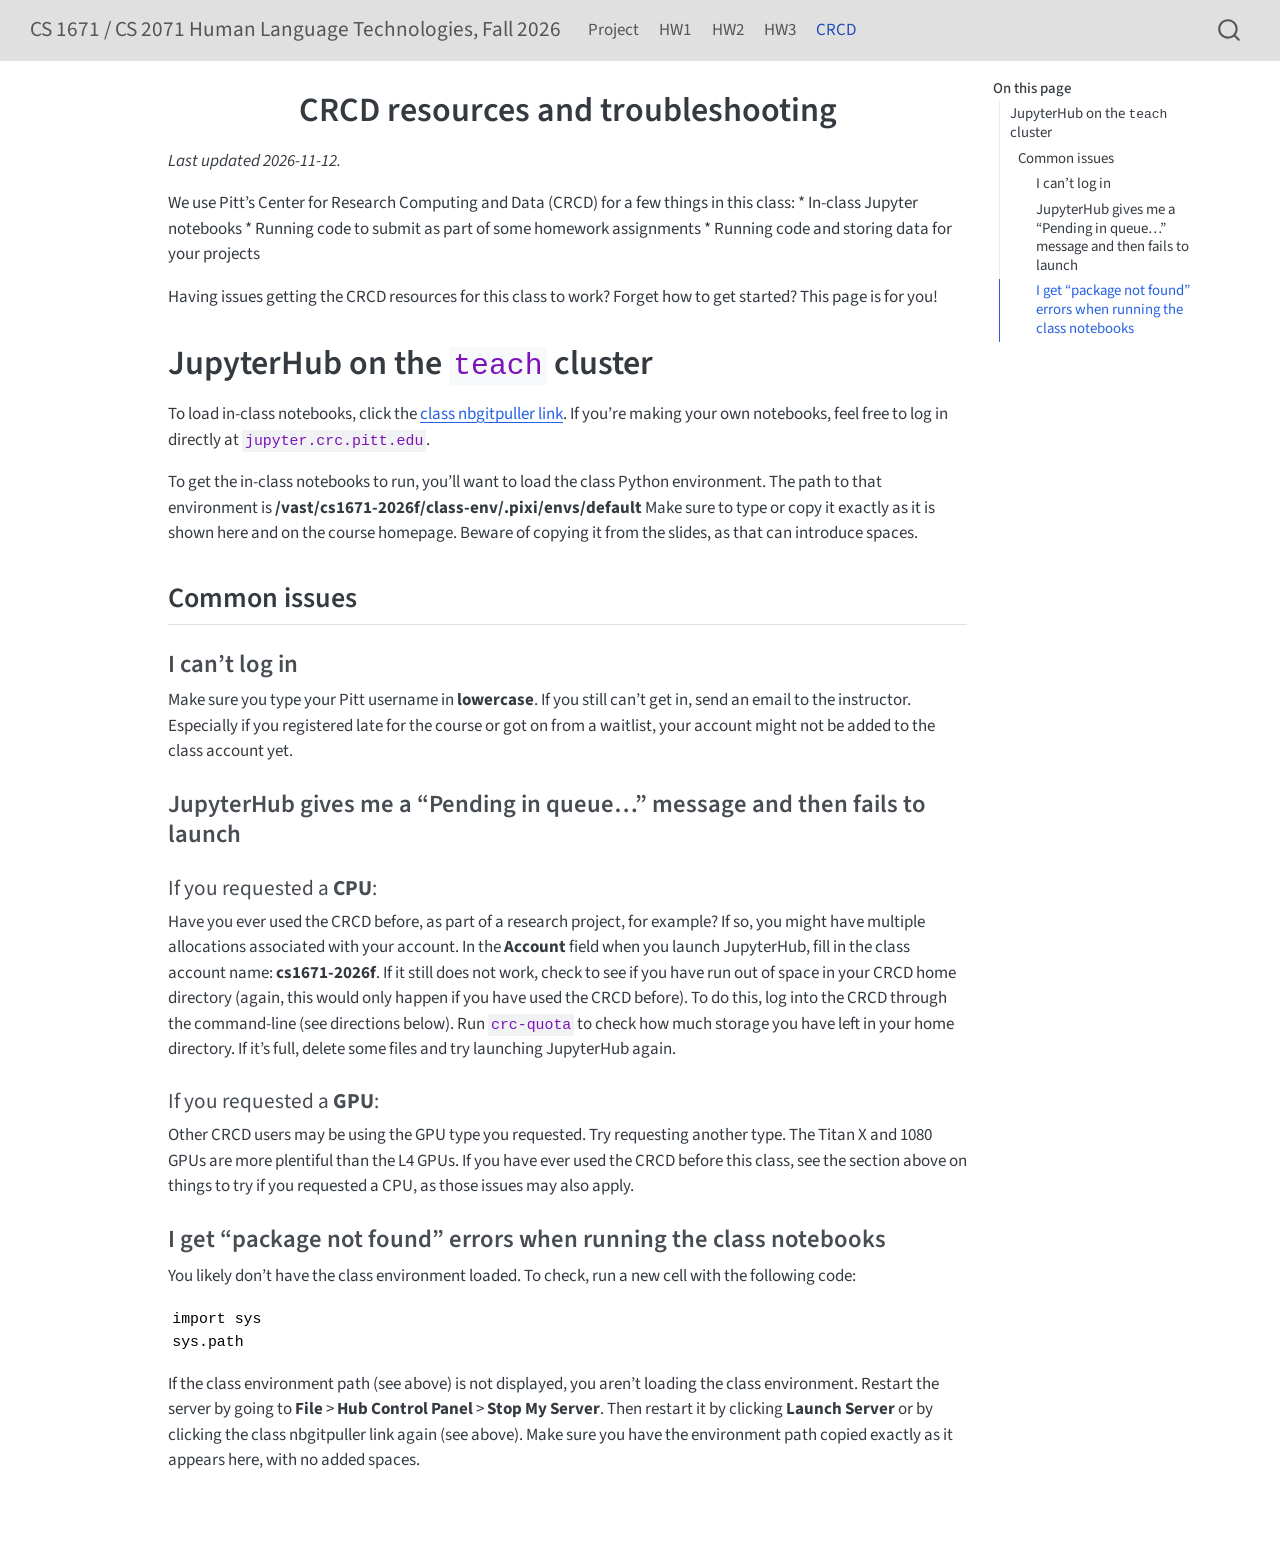
==== docs/crcd.html @ a3e2238b "crcd help page" ====
<!DOCTYPE html>
<html xmlns="http://www.w3.org/1999/xhtml" lang="en" xml:lang="en"><head>

<meta charset="utf-8">
<meta name="generator" content="quarto-1.9.38">

<meta name="viewport" content="width=device-width, initial-scale=1.0, user-scalable=yes">


<title>CRCD resources and troubleshooting – CS 1671 / CS 2071 Human Language Technologies, Fall 2026</title>
<style>
/* Default styles provided by pandoc.
** See https://pandoc.org/MANUAL.html#variables-for-html for config info.
*/
code{white-space: pre-wrap;}
span.smallcaps{font-variant: small-caps;}
div.columns{display: flex; gap: min(4vw, 1.5em);}
div.column{flex: auto; overflow-x: auto;}
div.hanging-indent{margin-left: 1.5em; text-indent: -1.5em;}
ul.task-list{list-style: none;}
ul.task-list li input[type="checkbox"] {
  width: 0.8em;
  margin: 0 0.8em 0.2em -1em; /* quarto-specific, see https://github.com/quarto-dev/quarto-cli/issues/4556 */ 
  vertical-align: middle;
}
</style>


<script src="site_libs/quarto-nav/quarto-nav.js"></script>
<script src="site_libs/quarto-nav/headroom.min.js"></script>
<script src="site_libs/clipboard/clipboard.min.js"></script>
<script src="site_libs/quarto-search/autocomplete.umd.js"></script>
<script src="site_libs/quarto-search/fuse.min.js"></script>
<script src="site_libs/quarto-search/quarto-search.js"></script>
<meta name="quarto:offset" content="./">
<script src="site_libs/quarto-html/quarto.js" type="module"></script>
<script src="site_libs/quarto-html/tabsets/tabsets.js" type="module"></script>
<script src="site_libs/quarto-html/popper.min.js"></script>
<script src="site_libs/quarto-html/tippy.umd.min.js"></script>
<script src="site_libs/quarto-html/anchor.min.js"></script>
<link href="site_libs/quarto-html/tippy.css" rel="stylesheet">
<link href="site_libs/quarto-html/quarto-syntax-highlighting-15634bcf2e68342d4ad2dfa704d543f6.css" rel="stylesheet" id="quarto-text-highlighting-styles">
<script src="site_libs/bootstrap/bootstrap.min.js"></script>
<link href="site_libs/bootstrap/bootstrap-icons.css" rel="stylesheet">
<link href="site_libs/bootstrap/bootstrap-a09f8f9c4b7da7079d5e1ef846e64efc.min.css" rel="stylesheet" append-hash="true" id="quarto-bootstrap" data-mode="light">
<script id="quarto-search-options" type="application/json">{
  "location": "navbar",
  "copy-button": false,
  "collapse-after": 3,
  "panel-placement": "end",
  "type": "overlay",
  "limit": 50,
  "keyboard-shortcut": [
    "f",
    "/",
    "s"
  ],
  "show-item-context": false,
  "language": {
    "search-no-results-text": "No results",
    "search-matching-documents-text": "matching documents",
    "search-copy-link-title": "Copy link to search",
    "search-hide-matches-text": "Hide additional matches",
    "search-more-match-text": "more match in this document",
    "search-more-matches-text": "more matches in this document",
    "search-clear-button-title": "Clear",
    "search-text-placeholder": "",
    "search-detached-cancel-button-title": "Cancel",
    "search-submit-button-title": "Submit",
    "search-label": "Search"
  }
}</script>


<link rel="stylesheet" href="styles.css">
</head>

<body class="nav-fixed quarto-light">

<div id="quarto-search-results"></div>
  <header id="quarto-header" class="headroom fixed-top">
    <nav class="navbar navbar-expand-lg " data-bs-theme="dark">
      <div class="navbar-container container-fluid">
      <div class="navbar-brand-container mx-auto">
    <a class="navbar-brand" href="./index.html">
    <span class="navbar-title">CS 1671 / CS 2071 Human Language Technologies, Fall 2026</span>
    </a>
  </div>
            <div id="quarto-search" class="" title="Search"></div>
          <button class="navbar-toggler" type="button" data-bs-toggle="collapse" data-bs-target="#navbarCollapse" aria-controls="navbarCollapse" role="menu" aria-expanded="false" aria-label="Toggle navigation" onclick="if (window.quartoToggleHeadroom) { window.quartoToggleHeadroom(); }">
  <span class="navbar-toggler-icon"></span>
</button>
          <div class="collapse navbar-collapse" id="navbarCollapse">
            <ul class="navbar-nav navbar-nav-scroll me-auto">
  <li class="nav-item">
    <a class="nav-link" href="./project.html"> 
<span class="menu-text">Project</span></a>
  </li>  
  <li class="nav-item">
    <a class="nav-link" href="./hw1.html"> 
<span class="menu-text">HW1</span></a>
  </li>  
  <li class="nav-item">
    <a class="nav-link" href="./hw2.html"> 
<span class="menu-text">HW2</span></a>
  </li>  
  <li class="nav-item">
    <a class="nav-link" href="./hw3.html"> 
<span class="menu-text">HW3</span></a>
  </li>  
  <li class="nav-item">
    <a class="nav-link active" href="./crcd.html" aria-current="page"> 
<span class="menu-text">CRCD</span></a>
  </li>  
</ul>
          </div> <!-- /navcollapse -->
            <div class="quarto-navbar-tools">
</div>
      </div> <!-- /container-fluid -->
    </nav>
</header>
<!-- content -->
<div id="quarto-content" class="quarto-container page-columns page-rows-contents page-layout-article page-navbar">
<!-- sidebar -->
<!-- margin-sidebar -->
    <div id="quarto-margin-sidebar" class="sidebar margin-sidebar">
        <nav id="TOC" role="doc-toc" class="toc-active">
    <h2 id="toc-title">On this page</h2>
   
  <ul>
  <li><a href="#jupyterhub-on-the-teach-cluster" id="toc-jupyterhub-on-the-teach-cluster" class="nav-link active" data-scroll-target="#jupyterhub-on-the-teach-cluster">JupyterHub on the <code>teach</code> cluster</a>
  <ul class="collapse">
  <li><a href="#common-issues" id="toc-common-issues" class="nav-link" data-scroll-target="#common-issues">Common issues</a>
  <ul class="collapse">
  <li><a href="#i-cant-log-in" id="toc-i-cant-log-in" class="nav-link" data-scroll-target="#i-cant-log-in">I can’t log in</a></li>
  <li><a href="#jupyterhub-gives-me-a-pending-in-queue-message-and-then-fails-to-launch" id="toc-jupyterhub-gives-me-a-pending-in-queue-message-and-then-fails-to-launch" class="nav-link" data-scroll-target="#jupyterhub-gives-me-a-pending-in-queue-message-and-then-fails-to-launch">JupyterHub gives me a “Pending in queue…” message and then fails to launch</a></li>
  <li><a href="#i-get-package-not-found-errors-when-running-the-class-notebooks" id="toc-i-get-package-not-found-errors-when-running-the-class-notebooks" class="nav-link" data-scroll-target="#i-get-package-not-found-errors-when-running-the-class-notebooks">I get “package not found” errors when running the class notebooks</a></li>
  </ul></li>
  </ul></li>
  </ul>
</nav>
    </div>
<!-- main -->
<main class="content" id="quarto-document-content">

<header id="title-block-header" class="quarto-title-block default">
<div class="quarto-title">
<h1 class="title">CRCD resources and troubleshooting</h1>
</div>



<div class="quarto-title-meta">

    
  
    
  </div>
  


</header>


<p><em>Last updated 2026-11-12.</em></p>
<p>We use Pitt’s Center for Research Computing and Data (CRCD) for a few things in this class: * In-class Jupyter notebooks * Running code to submit as part of some homework assignments * Running code and storing data for your projects</p>
<p>Having issues getting the CRCD resources for this class to work? Forget how to get started? This page is for you!</p>
<section id="jupyterhub-on-the-teach-cluster" class="level1">
<h1>JupyterHub on the <code>teach</code> cluster</h1>
<p>To load in-class notebooks, click the <a href="https://jupyter.crc.pitt.edu/hub/user-redirect/git-pull?repo=https%3A%2F%2Fgithub.com%2Fmichaelmilleryoder%2Fcs1671_fall2026_jupyterhub&amp;urlpath=lab%2Ftree%2Fcs1671_fall2026_jupyterhub%2F&amp;branch=main">class nbgitpuller link</a>. If you’re making your own notebooks, feel free to log in directly at <code>jupyter.crc.pitt.edu</code>.</p>
<p>To get the in-class notebooks to run, you’ll want to load the class Python environment. The path to that environment is <strong>/vast/cs1671-2026f/class-env/.pixi/envs/default</strong> Make sure to type or copy it exactly as it is shown here and on the course homepage. Beware of copying it from the slides, as that can introduce spaces.</p>
<section id="common-issues" class="level2">
<h2 class="anchored" data-anchor-id="common-issues">Common issues</h2>
<section id="i-cant-log-in" class="level3">
<h3 class="anchored" data-anchor-id="i-cant-log-in">I can’t log in</h3>
<p>Make sure you type your Pitt username in <strong>lowercase</strong>. If you still can’t get in, send an email to the instructor. Especially if you registered late for the course or got on from a waitlist, your account might not be added to the class account yet.</p>
</section>
<section id="jupyterhub-gives-me-a-pending-in-queue-message-and-then-fails-to-launch" class="level3">
<h3 class="anchored" data-anchor-id="jupyterhub-gives-me-a-pending-in-queue-message-and-then-fails-to-launch">JupyterHub gives me a “Pending in queue…” message and then fails to launch</h3>
<section id="if-you-requested-a-cpu" class="level4">
<h4 class="anchored" data-anchor-id="if-you-requested-a-cpu">If you requested a <strong>CPU</strong>:</h4>
<p>Have you ever used the CRCD before, as part of a research project, for example? If so, you might have multiple allocations associated with your account. In the <strong>Account</strong> field when you launch JupyterHub, fill in the class account name: <strong>cs1671-2026f</strong>. If it still does not work, check to see if you have run out of space in your CRCD home directory (again, this would only happen if you have used the CRCD before). To do this, log into the CRCD through the command-line (see directions below). Run <code>crc-quota</code> to check how much storage you have left in your home directory. If it’s full, delete some files and try launching JupyterHub again.</p>
</section>
<section id="if-you-requested-a-gpu" class="level4">
<h4 class="anchored" data-anchor-id="if-you-requested-a-gpu">If you requested a <strong>GPU</strong>:</h4>
<p>Other CRCD users may be using the GPU type you requested. Try requesting another type. The Titan X and 1080 GPUs are more plentiful than the L4 GPUs. If you have ever used the CRCD before this class, see the section above on things to try if you requested a CPU, as those issues may also apply.</p>
</section>
</section>
<section id="i-get-package-not-found-errors-when-running-the-class-notebooks" class="level3">
<h3 class="anchored" data-anchor-id="i-get-package-not-found-errors-when-running-the-class-notebooks">I get “package not found” errors when running the class notebooks</h3>
<p>You likely don’t have the class environment loaded. To check, run a new cell with the following code:</p>
<pre><code>import sys
sys.path</code></pre>
<p>If the class environment path (see above) is not displayed, you aren’t loading the class environment. Restart the server by going to <strong>File</strong> &gt; <strong>Hub Control Panel</strong> &gt; <strong>Stop My Server</strong>. Then restart it by clicking <strong>Launch Server</strong> or by clicking the class nbgitpuller link again (see above). Make sure you have the environment path copied exactly as it appears here, with no added spaces.</p>


</section>
</section>
</section>

</main> <!-- /main -->
<script id="quarto-html-after-body" type="application/javascript">
  window.document.addEventListener("DOMContentLoaded", function (event) {
    const icon = "";
    const anchorJS = new window.AnchorJS();
    anchorJS.options = {
      placement: 'right',
      icon: icon
    };
    anchorJS.add('.anchored');
    const isCodeAnnotation = (el) => {
      for (const clz of el.classList) {
        if (clz.startsWith('code-annotation-')) {                     
          return true;
        }
      }
      return false;
    }
    const onCopySuccess = function(e) {
      // button target
      const button = e.trigger;
      // don't keep focus
      button.blur();
      // flash "checked"
      button.classList.add('code-copy-button-checked');
      var currentTitle = button.getAttribute("title");
      button.setAttribute("title", "Copied!");
      let tooltip;
      if (window.bootstrap) {
        button.setAttribute("data-bs-toggle", "tooltip");
        button.setAttribute("data-bs-placement", "left");
        button.setAttribute("data-bs-title", "Copied!");
        tooltip = new bootstrap.Tooltip(button, 
          { trigger: "manual", 
            customClass: "code-copy-button-tooltip",
            offset: [0, -8]});
        tooltip.show();    
      }
      setTimeout(function() {
        if (tooltip) {
          tooltip.hide();
          button.removeAttribute("data-bs-title");
          button.removeAttribute("data-bs-toggle");
          button.removeAttribute("data-bs-placement");
        }
        button.setAttribute("title", currentTitle);
        button.classList.remove('code-copy-button-checked');
      }, 1000);
      // clear code selection
      e.clearSelection();
    }
    const getTextToCopy = function(trigger) {
      const outerScaffold = trigger.parentElement.cloneNode(true);
      const codeEl = outerScaffold.querySelector('code');
      for (const childEl of codeEl.children) {
        if (isCodeAnnotation(childEl)) {
          childEl.remove();
        }
      }
      return codeEl.innerText;
    }
    const clipboard = new window.ClipboardJS('.code-copy-button:not([data-in-quarto-modal])', {
      text: getTextToCopy
    });
    clipboard.on('success', onCopySuccess);
    if (window.document.getElementById('quarto-embedded-source-code-modal')) {
      const clipboardModal = new window.ClipboardJS('.code-copy-button[data-in-quarto-modal]', {
        text: getTextToCopy,
        container: window.document.getElementById('quarto-embedded-source-code-modal')
      });
      clipboardModal.on('success', onCopySuccess);
    }
      var localhostRegex = new RegExp(/^(?:http|https):\/\/localhost\:?[0-9]*\//);
      var mailtoRegex = new RegExp(/^mailto:/);
        var filterRegex = new RegExp('/' + window.location.host + '/');
      var isInternal = (href) => {
          return filterRegex.test(href) || localhostRegex.test(href) || mailtoRegex.test(href);
      }
      // Inspect non-navigation links and adorn them if external
     var links = window.document.querySelectorAll('a[href]:not(.nav-link):not(.navbar-brand):not(.toc-action):not(.sidebar-link):not(.sidebar-item-toggle):not(.pagination-link):not(.no-external):not([aria-hidden]):not(.dropdown-item):not(.quarto-navigation-tool):not(.about-link)');
      for (var i=0; i<links.length; i++) {
        const link = links[i];
        if (!isInternal(link.href)) {
          // undo the damage that might have been done by quarto-nav.js in the case of
          // links that we want to consider external
          if (link.dataset.originalHref !== undefined) {
            link.href = link.dataset.originalHref;
          }
        }
      }
    function tippyHover(el, contentFn, onTriggerFn, onUntriggerFn) {
      const config = {
        allowHTML: true,
        maxWidth: 500,
        delay: 100,
        arrow: false,
        appendTo: function(el) {
            return el.parentElement;
        },
        interactive: true,
        interactiveBorder: 10,
        theme: 'quarto',
        placement: 'bottom-start',
      };
      if (contentFn) {
        config.content = contentFn;
      }
      if (onTriggerFn) {
        config.onTrigger = onTriggerFn;
      }
      if (onUntriggerFn) {
        config.onUntrigger = onUntriggerFn;
      }
      window.tippy(el, config); 
    }
    const noterefs = window.document.querySelectorAll('a[role="doc-noteref"]');
    for (var i=0; i<noterefs.length; i++) {
      const ref = noterefs[i];
      tippyHover(ref, function() {
        // use id or data attribute instead here
        let href = ref.getAttribute('data-footnote-href') || ref.getAttribute('href');
        try { href = new URL(href).hash; } catch {}
        const id = href.replace(/^#\/?/, "");
        const note = window.document.getElementById(id);
        if (note) {
          return note.innerHTML;
        } else {
          return "";
        }
      });
    }
    const xrefs = window.document.querySelectorAll('a.quarto-xref');
    const processXRef = (id, note) => {
      // Strip column container classes
      const stripColumnClz = (el) => {
        el.classList.remove("page-full", "page-columns");
        if (el.children) {
          for (const child of el.children) {
            stripColumnClz(child);
          }
        }
      }
      stripColumnClz(note)
      if (id === null || id.startsWith('sec-')) {
        // Special case sections, only their first couple elements
        const container = document.createElement("div");
        if (note.children && note.children.length > 2) {
          container.appendChild(note.children[0].cloneNode(true));
          for (let i = 1; i < note.children.length; i++) {
            const child = note.children[i];
            if (child.tagName === "P" && child.innerText === "") {
              continue;
            } else {
              container.appendChild(child.cloneNode(true));
              break;
            }
          }
          if (window.Quarto?.typesetMath) {
            window.Quarto.typesetMath(container);
          }
          return container.innerHTML
        } else {
          if (window.Quarto?.typesetMath) {
            window.Quarto.typesetMath(note);
          }
          return note.innerHTML;
        }
      } else {
        // Remove any anchor links if they are present
        const anchorLink = note.querySelector('a.anchorjs-link');
        if (anchorLink) {
          anchorLink.remove();
        }
        if (window.Quarto?.typesetMath) {
          window.Quarto.typesetMath(note);
        }
        if (note.classList.contains("callout")) {
          return note.outerHTML;
        } else {
          return note.innerHTML;
        }
      }
    }
    for (var i=0; i<xrefs.length; i++) {
      const xref = xrefs[i];
      tippyHover(xref, undefined, function(instance) {
        instance.disable();
        let url = xref.getAttribute('href');
        let hash = undefined; 
        if (url.startsWith('#')) {
          hash = url;
        } else {
          try { hash = new URL(url).hash; } catch {}
        }
        if (hash) {
          const id = hash.replace(/^#\/?/, "");
          const note = window.document.getElementById(id);
          if (note !== null) {
            try {
              const html = processXRef(id, note.cloneNode(true));
              instance.setContent(html);
            } finally {
              instance.enable();
              instance.show();
            }
          } else {
            // See if we can fetch this
            fetch(url.split('#')[0])
            .then(res => res.text())
            .then(html => {
              const parser = new DOMParser();
              const htmlDoc = parser.parseFromString(html, "text/html");
              const note = htmlDoc.getElementById(id);
              if (note !== null) {
                const html = processXRef(id, note);
                instance.setContent(html);
              } 
            }).finally(() => {
              instance.enable();
              instance.show();
            });
          }
        } else {
          // See if we can fetch a full url (with no hash to target)
          // This is a special case and we should probably do some content thinning / targeting
          fetch(url)
          .then(res => res.text())
          .then(html => {
            const parser = new DOMParser();
            const htmlDoc = parser.parseFromString(html, "text/html");
            const note = htmlDoc.querySelector('main.content');
            if (note !== null) {
              // This should only happen for chapter cross references
              // (since there is no id in the URL)
              // remove the first header
              if (note.children.length > 0 && note.children[0].tagName === "HEADER") {
                note.children[0].remove();
              }
              const html = processXRef(null, note);
              instance.setContent(html);
            } 
          }).finally(() => {
            instance.enable();
            instance.show();
          });
        }
      }, function(instance) {
      });
    }
        let selectedAnnoteEl;
        const selectorForAnnotation = ( cell, annotation) => {
          let cellAttr = 'data-code-cell="' + cell + '"';
          let lineAttr = 'data-code-annotation="' +  annotation + '"';
          const selector = 'span[' + cellAttr + '][' + lineAttr + ']';
          return selector;
        }
        const selectCodeLines = (annoteEl) => {
          const doc = window.document;
          const targetCell = annoteEl.getAttribute("data-target-cell");
          const targetAnnotation = annoteEl.getAttribute("data-target-annotation");
          const annoteSpan = window.document.querySelector(selectorForAnnotation(targetCell, targetAnnotation));
          const lines = annoteSpan.getAttribute("data-code-lines").split(",");
          const lineIds = lines.map((line) => {
            return targetCell + "-" + line;
          })
          let top = null;
          let height = null;
          let parent = null;
          if (lineIds.length > 0) {
              //compute the position of the single el (top and bottom and make a div)
              const el = window.document.getElementById(lineIds[0]);
              top = el.offsetTop;
              height = el.offsetHeight;
              parent = el.parentElement.parentElement;
            if (lineIds.length > 1) {
              const lastEl = window.document.getElementById(lineIds[lineIds.length - 1]);
              const bottom = lastEl.offsetTop + lastEl.offsetHeight;
              height = bottom - top;
            }
            if (top !== null && height !== null && parent !== null) {
              // cook up a div (if necessary) and position it 
              let div = window.document.getElementById("code-annotation-line-highlight");
              if (div === null) {
                div = window.document.createElement("div");
                div.setAttribute("id", "code-annotation-line-highlight");
                div.style.position = 'absolute';
                parent.appendChild(div);
              }
              div.style.top = top - 2 + "px";
              div.style.height = height + 4 + "px";
              div.style.left = 0;
              let gutterDiv = window.document.getElementById("code-annotation-line-highlight-gutter");
              if (gutterDiv === null) {
                gutterDiv = window.document.createElement("div");
                gutterDiv.setAttribute("id", "code-annotation-line-highlight-gutter");
                gutterDiv.style.position = 'absolute';
                const codeCell = window.document.getElementById(targetCell);
                const gutter = codeCell.querySelector('.code-annotation-gutter');
                gutter.appendChild(gutterDiv);
              }
              gutterDiv.style.top = top - 2 + "px";
              gutterDiv.style.height = height + 4 + "px";
            }
            selectedAnnoteEl = annoteEl;
          }
        };
        const unselectCodeLines = () => {
          const elementsIds = ["code-annotation-line-highlight", "code-annotation-line-highlight-gutter"];
          elementsIds.forEach((elId) => {
            const div = window.document.getElementById(elId);
            if (div) {
              div.remove();
            }
          });
          selectedAnnoteEl = undefined;
        };
          // Handle positioning of the toggle
      window.addEventListener(
        "resize",
        throttle(() => {
          elRect = undefined;
          if (selectedAnnoteEl) {
            selectCodeLines(selectedAnnoteEl);
          }
        }, 10)
      );
      function throttle(fn, ms) {
      let throttle = false;
      let timer;
        return (...args) => {
          if(!throttle) { // first call gets through
              fn.apply(this, args);
              throttle = true;
          } else { // all the others get throttled
              if(timer) clearTimeout(timer); // cancel #2
              timer = setTimeout(() => {
                fn.apply(this, args);
                timer = throttle = false;
              }, ms);
          }
        };
      }
        // Attach click handler to the DT
        const annoteDls = window.document.querySelectorAll('dt[data-target-cell]');
        for (const annoteDlNode of annoteDls) {
          annoteDlNode.addEventListener('click', (event) => {
            const clickedEl = event.target;
            if (clickedEl !== selectedAnnoteEl) {
              unselectCodeLines();
              const activeEl = window.document.querySelector('dt[data-target-cell].code-annotation-active');
              if (activeEl) {
                activeEl.classList.remove('code-annotation-active');
              }
              selectCodeLines(clickedEl);
              clickedEl.classList.add('code-annotation-active');
            } else {
              // Unselect the line
              unselectCodeLines();
              clickedEl.classList.remove('code-annotation-active');
            }
          });
        }
    const findCites = (el) => {
      const parentEl = el.parentElement;
      if (parentEl) {
        const cites = parentEl.dataset.cites;
        if (cites) {
          return {
            el,
            cites: cites.split(' ')
          };
        } else {
          return findCites(el.parentElement)
        }
      } else {
        return undefined;
      }
    };
    var bibliorefs = window.document.querySelectorAll('a[role="doc-biblioref"]');
    for (var i=0; i<bibliorefs.length; i++) {
      const ref = bibliorefs[i];
      const citeInfo = findCites(ref);
      if (citeInfo) {
        tippyHover(citeInfo.el, function() {
          var popup = window.document.createElement('div');
          citeInfo.cites.forEach(function(cite) {
            var citeDiv = window.document.createElement('div');
            citeDiv.classList.add('hanging-indent');
            citeDiv.classList.add('csl-entry');
            var biblioDiv = window.document.getElementById('ref-' + cite);
            if (biblioDiv) {
              citeDiv.innerHTML = biblioDiv.innerHTML;
            }
            popup.appendChild(citeDiv);
          });
          return popup.innerHTML;
        });
      }
    }
  });
  </script>
</div> <!-- /content -->




</body></html>
---- docs/site_libs/quarto-html/tippy.css ----
.tippy-box[data-animation=fade][data-state=hidden]{opacity:0}[data-tippy-root]{max-width:calc(100vw - 10px)}.tippy-box{position:relative;background-color:#333;color:#fff;border-radius:4px;font-size:14px;line-height:1.4;white-space:normal;outline:0;transition-property:transform,visibility,opacity}.tippy-box[data-placement^=top]>.tippy-arrow{bottom:0}.tippy-box[data-placement^=top]>.tippy-arrow:before{bottom:-7px;left:0;border-width:8px 8px 0;border-top-color:initial;transform-origin:center top}.tippy-box[data-placement^=bottom]>.tippy-arrow{top:0}.tippy-box[data-placement^=bottom]>.tippy-arrow:before{top:-7px;left:0;border-width:0 8px 8px;border-bottom-color:initial;transform-origin:center bottom}.tippy-box[data-placement^=left]>.tippy-arrow{right:0}.tippy-box[data-placement^=left]>.tippy-arrow:before{border-width:8px 0 8px 8px;border-left-color:initial;right:-7px;transform-origin:center left}.tippy-box[data-placement^=right]>.tippy-arrow{left:0}.tippy-box[data-placement^=right]>.tippy-arrow:before{left:-7px;border-width:8px 8px 8px 0;border-right-color:initial;transform-origin:center right}.tippy-box[data-inertia][data-state=visible]{transition-timing-function:cubic-bezier(.54,1.5,.38,1.11)}.tippy-arrow{width:16px;height:16px;color:#333}.tippy-arrow:before{content:"";position:absolute;border-color:transparent;border-style:solid}.tippy-content{position:relative;padding:5px 9px;z-index:1}
---- docs/site_libs/quarto-html/quarto-syntax-highlighting-15634bcf2e68342d4ad2dfa704d543f6.css ----
/* quarto syntax highlight colors */
:root {
  --quarto-hl-ot-color: #003B4F;
  --quarto-hl-at-color: #657422;
  --quarto-hl-ss-color: #20794D;
  --quarto-hl-an-color: #5E5E5E;
  --quarto-hl-fu-color: #4758AB;
  --quarto-hl-st-color: #20794D;
  --quarto-hl-cf-color: #003B4F;
  --quarto-hl-op-color: #5E5E5E;
  --quarto-hl-er-color: #AD0000;
  --quarto-hl-bn-color: #AD0000;
  --quarto-hl-al-color: #AD0000;
  --quarto-hl-va-color: #111111;
  --quarto-hl-bu-color: inherit;
  --quarto-hl-ex-color: inherit;
  --quarto-hl-pp-color: #AD0000;
  --quarto-hl-in-color: #5E5E5E;
  --quarto-hl-vs-color: #20794D;
  --quarto-hl-wa-color: #5E5E5E;
  --quarto-hl-do-color: #5E5E5E;
  --quarto-hl-im-color: #00769E;
  --quarto-hl-ch-color: #20794D;
  --quarto-hl-dt-color: #AD0000;
  --quarto-hl-fl-color: #AD0000;
  --quarto-hl-co-color: #5E5E5E;
  --quarto-hl-cv-color: #5E5E5E;
  --quarto-hl-cn-color: #8f5902;
  --quarto-hl-sc-color: #5E5E5E;
  --quarto-hl-dv-color: #AD0000;
  --quarto-hl-kw-color: #003B4F;
}

/* other quarto variables */
:root {
  --quarto-font-monospace: SFMono-Regular, Menlo, Monaco, Consolas, "Liberation Mono", "Courier New", monospace;
}

/* syntax highlight based on Pandoc's rules */
pre > code.sourceCode > span {
  color: #003B4F;
}

code.sourceCode > span {
  color: #003B4F;
}

div.sourceCode,
div.sourceCode pre.sourceCode {
  color: #003B4F;
}

/* Normal */
code span {
  color: #003B4F;
}

/* Alert */
code span.al {
  color: #AD0000;
  font-style: inherit;
}

/* Annotation */
code span.an {
  color: #5E5E5E;
  font-style: inherit;
}

/* Attribute */
code span.at {
  color: #657422;
  font-style: inherit;
}

/* BaseN */
code span.bn {
  color: #AD0000;
  font-style: inherit;
}

/* BuiltIn */
code span.bu {
  font-style: inherit;
}

/* ControlFlow */
code span.cf {
  color: #003B4F;
  font-weight: bold;
  font-style: inherit;
}

/* Char */
code span.ch {
  color: #20794D;
  font-style: inherit;
}

/* Constant */
code span.cn {
  color: #8f5902;
  font-style: inherit;
}

/* Comment */
code span.co {
  color: #5E5E5E;
  font-style: inherit;
}

/* CommentVar */
code span.cv {
  color: #5E5E5E;
  font-style: italic;
}

/* Documentation */
code span.do {
  color: #5E5E5E;
  font-style: italic;
}

/* DataType */
code span.dt {
  color: #AD0000;
  font-style: inherit;
}

/* DecVal */
code span.dv {
  color: #AD0000;
  font-style: inherit;
}

/* Error */
code span.er {
  color: #AD0000;
  font-style: inherit;
}

/* Extension */
code span.ex {
  font-style: inherit;
}

/* Float */
code span.fl {
  color: #AD0000;
  font-style: inherit;
}

/* Function */
code span.fu {
  color: #4758AB;
  font-style: inherit;
}

/* Import */
code span.im {
  color: #00769E;
  font-style: inherit;
}

/* Information */
code span.in {
  color: #5E5E5E;
  font-style: inherit;
}

/* Keyword */
code span.kw {
  color: #003B4F;
  font-weight: bold;
  font-style: inherit;
}

/* Operator */
code span.op {
  color: #5E5E5E;
  font-style: inherit;
}

/* Other */
code span.ot {
  color: #003B4F;
  font-style: inherit;
}

/* Preprocessor */
code span.pp {
  color: #AD0000;
  font-style: inherit;
}

/* SpecialChar */
code span.sc {
  color: #5E5E5E;
  font-style: inherit;
}

/* SpecialString */
code span.ss {
  color: #20794D;
  font-style: inherit;
}

/* String */
code span.st {
  color: #20794D;
  font-style: inherit;
}

/* Variable */
code span.va {
  color: #111111;
  font-style: inherit;
}

/* VerbatimString */
code span.vs {
  color: #20794D;
  font-style: inherit;
}

/* Warning */
code span.wa {
  color: #5E5E5E;
  font-style: italic;
}

.prevent-inlining {
  content: "</";
}

/*# sourceMappingURL=f23921c56f73e400b49028c9186a1aa0.css.map */
---- docs/styles.css ----
/* css styles */

strong a {
	font-weight: bolder;
}

figcaption {
	text-align: right;
}

tr {
	border: solid;
	border-color: #aaaaaa;
	border-width: 1px 0;
}

tr:first-child {
  border-top: none;
}
tr:last-child {
  border-bottom: none;
}

th, td {
	padding: 8px;
}

.title {
	text-align: center;
}

.navbar {
	background-color: #e0e0e0;
}
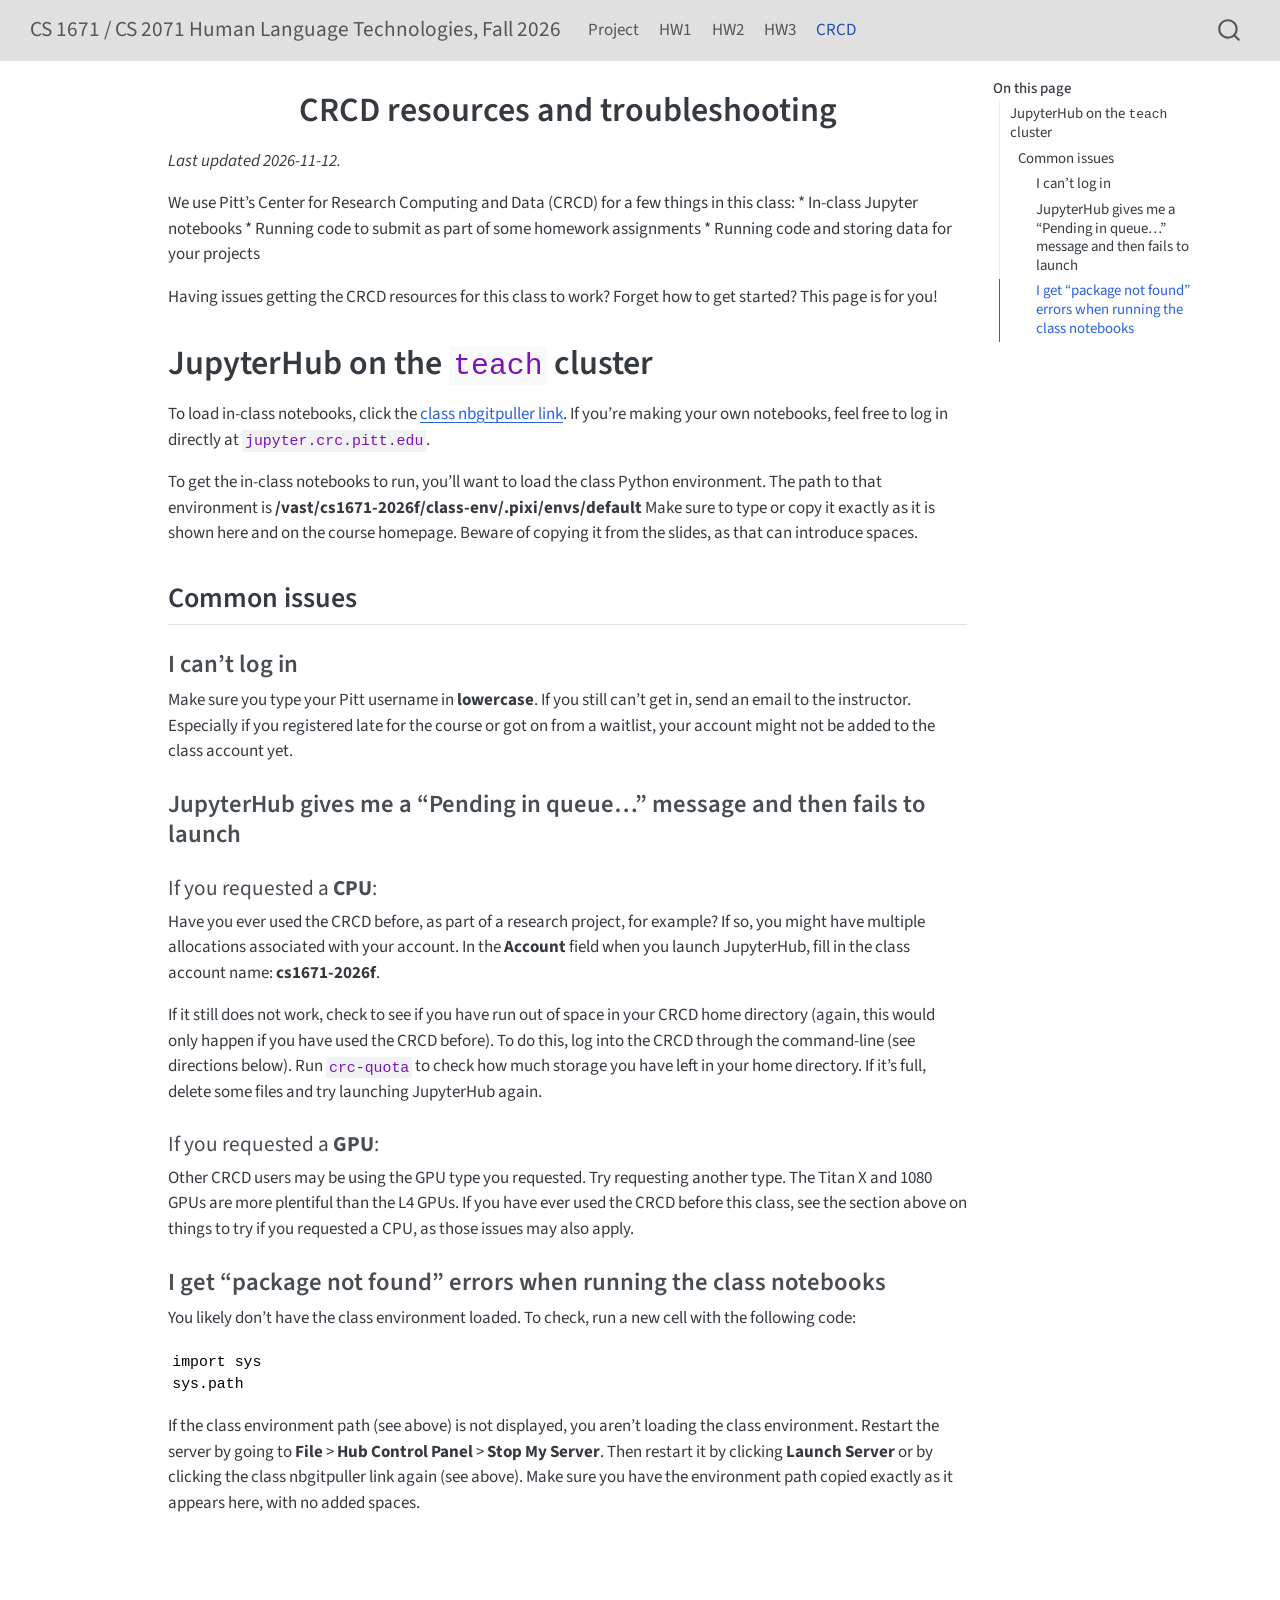
==== commit 400c0b9f: "added guest lecture" ====
--- a/docs/crcd.html
+++ b/docs/crcd.html
@@ -179,7 +179,8 @@
 <h3 class="anchored" data-anchor-id="jupyterhub-gives-me-a-pending-in-queue-message-and-then-fails-to-launch">JupyterHub gives me a “Pending in queue…” message and then fails to launch</h3>
 <section id="if-you-requested-a-cpu" class="level4">
 <h4 class="anchored" data-anchor-id="if-you-requested-a-cpu">If you requested a <strong>CPU</strong>:</h4>
-<p>Have you ever used the CRCD before, as part of a research project, for example? If so, you might have multiple allocations associated with your account. In the <strong>Account</strong> field when you launch JupyterHub, fill in the class account name: <strong>cs1671-2026f</strong>. If it still does not work, check to see if you have run out of space in your CRCD home directory (again, this would only happen if you have used the CRCD before). To do this, log into the CRCD through the command-line (see directions below). Run <code>crc-quota</code> to check how much storage you have left in your home directory. If it’s full, delete some files and try launching JupyterHub again.</p>
+<p>Have you ever used the CRCD before, as part of a research project, for example? If so, you might have multiple allocations associated with your account. In the <strong>Account</strong> field when you launch JupyterHub, fill in the class account name: <strong>cs1671-2026f</strong>.</p>
+<p>If it still does not work, check to see if you have run out of space in your CRCD home directory (again, this would only happen if you have used the CRCD before). To do this, log into the CRCD through the command-line (see directions below). Run <code>crc-quota</code> to check how much storage you have left in your home directory. If it’s full, delete some files and try launching JupyterHub again.</p>
 </section>
 <section id="if-you-requested-a-gpu" class="level4">
 <h4 class="anchored" data-anchor-id="if-you-requested-a-gpu">If you requested a <strong>GPU</strong>:</h4>
